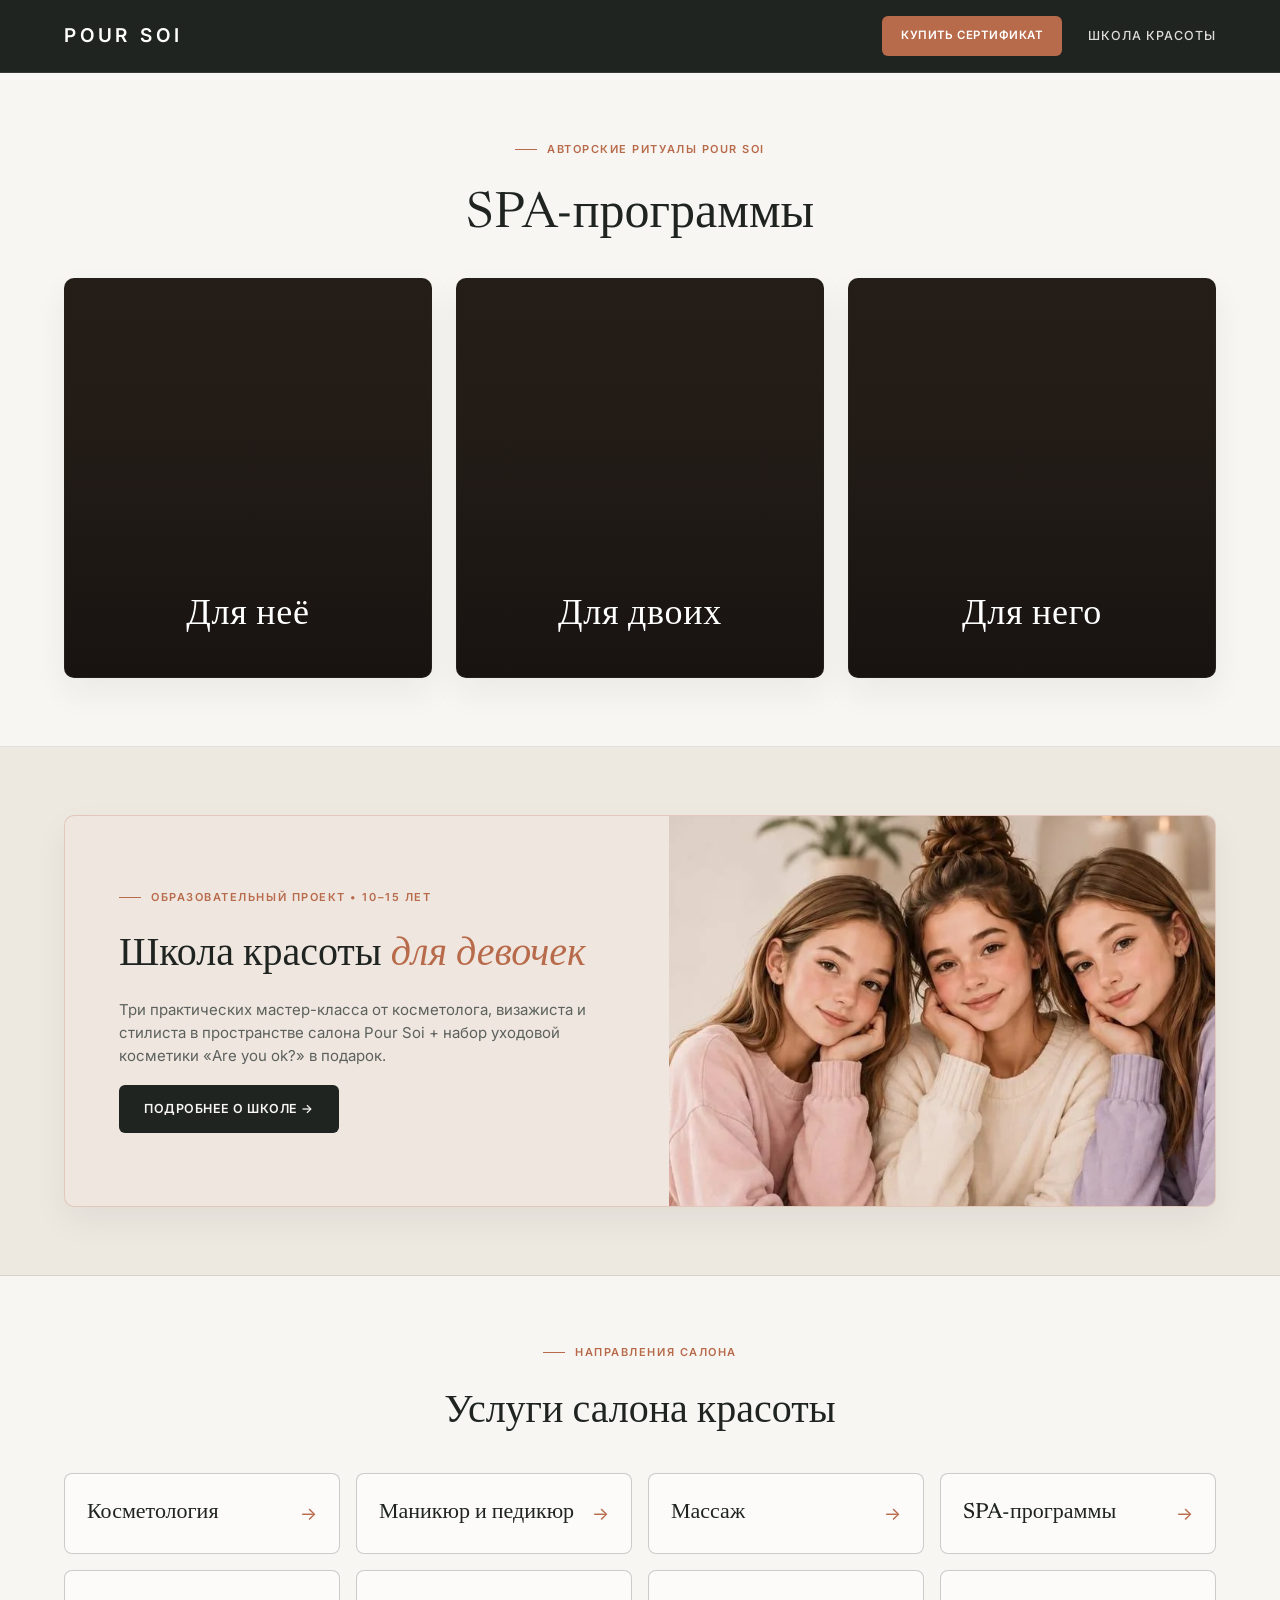
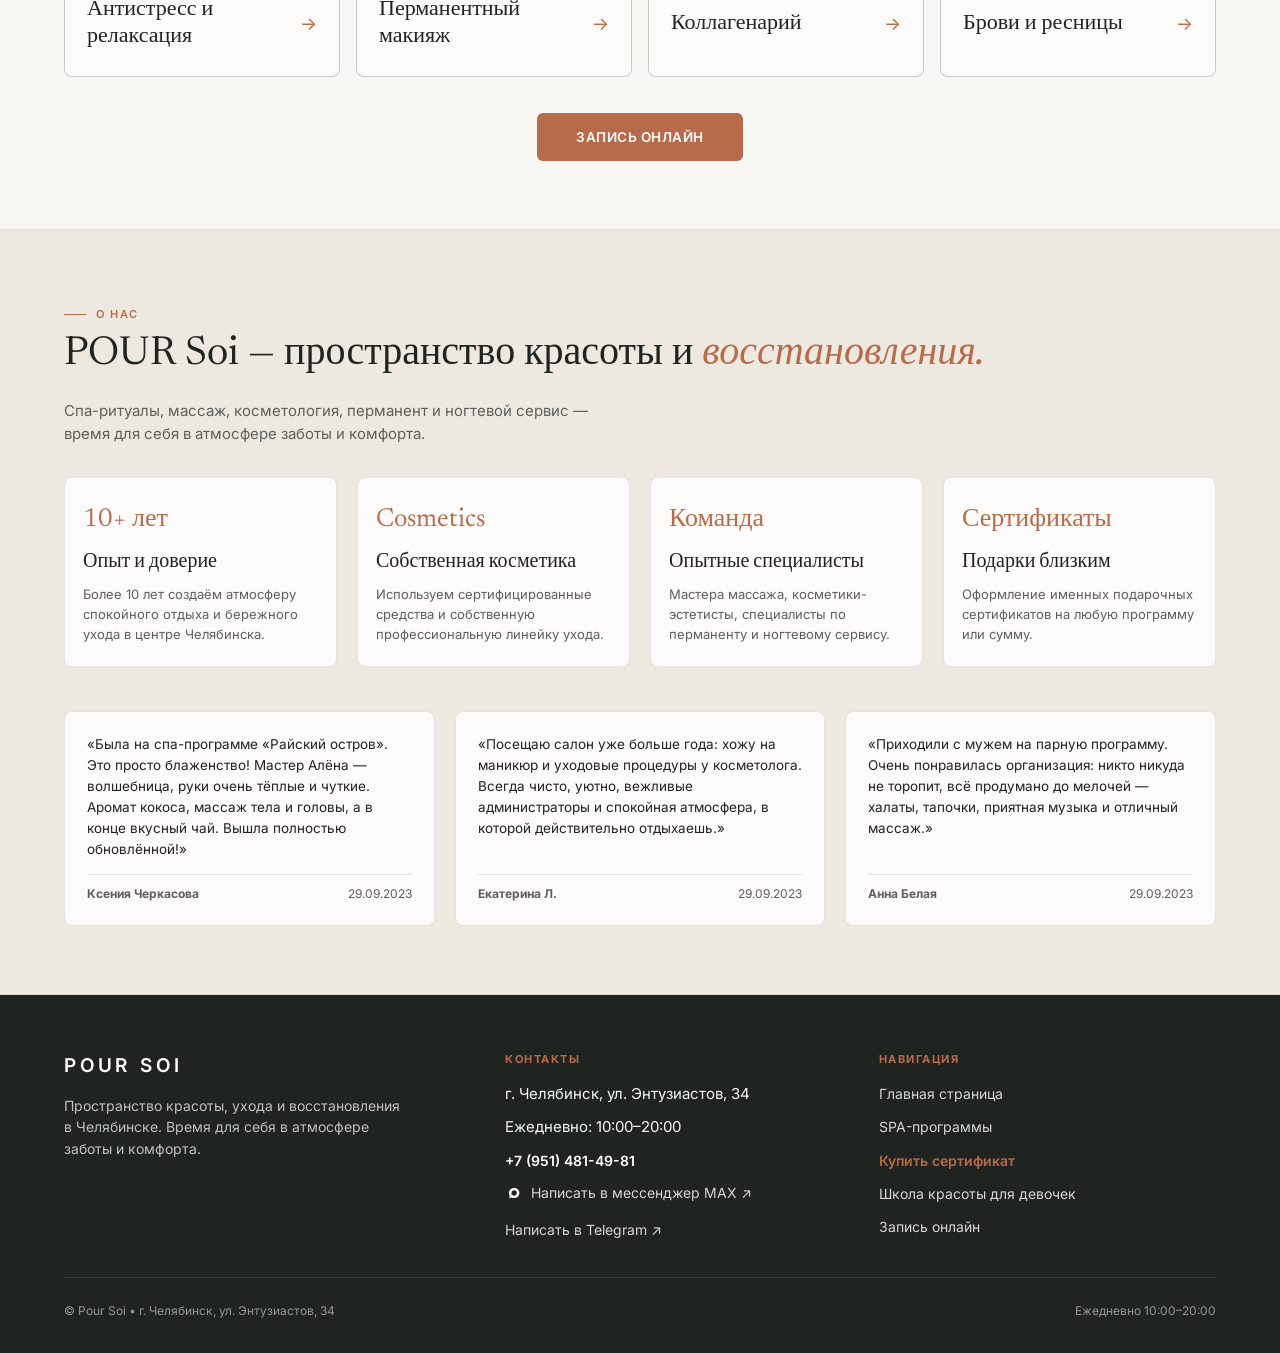
==== index.html @ 7016e291 "Add files via upload" ====
<!DOCTYPE html>
<html lang="ru">
<head>
  <meta charset="UTF-8">
  <meta name="viewport" content="width=device-width, initial-scale=1.0">
  <title>Pour Soi — пространство красоты и восстановления в Челябинске</title>
  <link rel="preconnect" href="https://fonts.googleapis.com">
  <link rel="preconnect" href="https://fonts.gstatic.com" crossorigin>
  <link href="https://fonts.googleapis.com/css2?family=Inter:wght@400;500;600&family=Newsreader:ital,opsz,wght@0,6..72,400;0,6..72,500;1,6..72,400&display=swap" rel="stylesheet">
  <link rel="stylesheet" href="styles.css">
</head>
<body>

  <!-- Векторная иконка российского мессенджера MAX -->
  <svg style="display:none;" aria-hidden="true">
    <defs>
      <linearGradient id="maxLogoGrad" x1="2" y1="22" x2="22" y2="2" gradientUnits="userSpaceOnUse">
        <stop offset="0%" stop-color="#299CFF"/>
        <stop offset="50%" stop-color="#4E65F5"/>
        <stop offset="100%" stop-color="#8A3FFC"/>
      </linearGradient>
      <symbol id="icon-max-messenger" viewBox="0 0 24 24">
        <rect width="24" height="24" rx="6" fill="url(#maxLogoGrad)"/>
        <path fill-rule="evenodd" clip-rule="evenodd" d="M12.2 5.2C8.33 5.2 5.2 8.24 5.2 12C5.2 13.43 5.66 14.76 6.44 15.85L5.55 18.25C5.42 18.6 5.76 18.94 6.11 18.81L8.62 17.88C9.68 18.47 10.9 18.8 12.2 18.8C16.07 18.8 19.2 15.76 19.2 12C19.2 8.24 16.07 5.2 12.2 5.2ZM12.2 8.4C14.19 8.4 15.8 10.01 15.8 12C15.8 13.99 14.19 15.6 12.2 15.6C11.16 15.6 10.22 15.16 9.56 14.45L8.45 14.88L8.88 13.78C8.7 13.22 8.6 12.62 8.6 12C8.6 10.01 10.21 8.4 12.2 8.4Z" fill="#FFFFFF"/>
      </symbol>
    </defs>
  </svg>

  <!-- 1. ЛАКОНИЧНАЯ ШАПКА НА ТЁМНОМ ФОНЕ (Только текстовое название POUR SOI | Купить сертификат | Школа красоты) -->
  <header class="site-header">
    <div class="container site-header__inner">
      <a href="index.html" class="brand">
        <span class="brand__name">POUR SOI</span>
      </a>
      <div class="header-actions">
        <a href="certificates.html" class="btn btn--terra" style="padding:10px 18px;font-size:11.5px;">Купить сертификат</a>
        <a href="school.html" class="header-link ">Школа красоты</a>
      </div>
    </div>
  </header>

  <!-- ========================================================================= -->
  <!-- МИНИМАЛИСТИЧНАЯ ГЛАВНАЯ СТРАНИЦА                                          -->
  <!-- ========================================================================= -->

  <!-- 2. БЛОК SPA-ПРОГРАММ (3 крупные чистые карточки: Для неё | Для двоих | Для него) -->
  <section class="section" id="spa-directions">
    <div class="container">
      <div class="sec-head sec-head--center">
        <span class="eyebrow">Авторские ритуалы Pour Soi</span>
        <h1 class="h1">SPA-программы</h1>
      </div>

      <div class="spa-entry-grid">
        <a href="spa.html?cat=for-her" class="spa-entry-card">
          <img src="for_her/her2.jpg" alt="SPA-программы для неё" onerror="this.style.display='none'">
          <span class="spa-entry-card__title">Для неё</span>
        </a>

        <a href="spa.html?cat=for-two" class="spa-entry-card">
          <img src="for_two/us2.jpg" alt="SPA-программы для двоих" onerror="this.style.display='none'">
          <span class="spa-entry-card__title">Для двоих</span>
        </a>

        <a href="spa.html?cat=for-him" class="spa-entry-card">
          <img src="for_him/him5.jpg" alt="SPA-программы для него" onerror="this.style.display='none'">
          <span class="spa-entry-card__title">Для него</span>
        </a>
      </div>
    </div>
  </section>

  <!-- 3. БЛОК «ШКОЛА КРАСОТЫ ДЛЯ ДЕВОЧЕК» (Кадрирование object-position: 50% 8% на лицах девочек) -->
  <section class="section section--limestone" id="school-block">
    <div class="container">
      <div class="school-feature-box">
        <div class="school-feature-box__body">
          <span class="eyebrow">Образовательный проект &bull; 10–15 лет</span>
          <h2 class="h2">Школа красоты <em>для девочек</em></h2>
          <p class="sub">
            Три практических мастер-класса от косметолога, визажиста и стилиста в пространстве салона Pour Soi + набор уходовой косметики «Are you ok?» в подарок.
          </p>
          <div>
            <a href="school.html" class="btn btn--primary">Подробнее о школе &rarr;</a>
          </div>
        </div>
        <div class="school-feature-box__media">
          <img src="school_poster.jpg" onerror="this.src='for_her/her10.jpg'" alt="Участницы Школы красоты для девочек в Pour Soi">
        </div>
      </div>
    </div>
  </section>

  <!-- 4 & 5. УСЛУГИ САЛОНА КРАСОТЫ + КНОПКА «ЗАПИСЬ ОНЛАЙН» -->
  <section class="section" id="services">
    <div class="container">
      <div class="sec-head sec-head--center">
        <span class="eyebrow">Направления салона</span>
        <h2 class="h2">Услуги салона красоты</h2>
      </div>

      <div class="services-minimal-grid">
        <a href="#services" class="service-pill-card" onclick="event.preventDefault(); openBooking('Направление: Косметология')">
          <span class="service-pill-card__name">Косметология</span>
          <span class="service-pill-card__arrow">&rarr;</span>
        </a>

        <a href="#services" class="service-pill-card" onclick="event.preventDefault(); openBooking('Направление: Маникюр и педикюр')">
          <span class="service-pill-card__name">Маникюр и педикюр</span>
          <span class="service-pill-card__arrow">&rarr;</span>
        </a>

        <a href="#services" class="service-pill-card" onclick="event.preventDefault(); openBooking('Направление: Массаж')">
          <span class="service-pill-card__name">Массаж</span>
          <span class="service-pill-card__arrow">&rarr;</span>
        </a>

        <a href="spa.html?cat=all" class="service-pill-card">
          <span class="service-pill-card__name">SPA-программы</span>
          <span class="service-pill-card__arrow">&rarr;</span>
        </a>

        <a href="#services" class="service-pill-card" onclick="event.preventDefault(); openBooking('Направление: Антистресс и релаксация')">
          <span class="service-pill-card__name">Антистресс и релаксация</span>
          <span class="service-pill-card__arrow">&rarr;</span>
        </a>

        <a href="#services" class="service-pill-card" onclick="event.preventDefault(); openBooking('Направление: Перманентный макияж')">
          <span class="service-pill-card__name">Перманентный макияж</span>
          <span class="service-pill-card__arrow">&rarr;</span>
        </a>

        <a href="#services" class="service-pill-card" onclick="event.preventDefault(); openBooking('Направление: Коллагенарий')">
          <span class="service-pill-card__name">Коллагенарий</span>
          <span class="service-pill-card__arrow">&rarr;</span>
        </a>

        <a href="#services" class="service-pill-card" onclick="event.preventDefault(); openBooking('Направление: Брови и ресницы')">
          <span class="service-pill-card__name">Брови и ресницы</span>
          <span class="service-pill-card__arrow">&rarr;</span>
        </a>
      </div>

      <div class="online-cta-bar">
        <button type="button" class="btn btn--terra" style="padding:15px 38px;font-size:13.5px;" onclick="openBooking('Запись онлайн в салон Pour Soi')">Запись онлайн</button>
      </div>
    </div>
  </section>

  <!-- 7. БЛОК «О НАС» В КОНЦЕ СТРАНИЦЫ -->
  <section class="section section--limestone" id="about">
    <div class="container">
      <div class="sec-head">
        <div>
          <span class="eyebrow">О нас</span>
          <h2 class="h2">POUR Soi — пространство красоты и <em>восстановления.</em></h2>
        </div>
        <p class="sub">Спа-ритуалы, массаж, косметология, перманент и ногтевой сервис — время для себя в атмосфере заботы и комфорта.</p>
      </div>

      <div class="why-grid" style="margin-bottom:44px;">
        <div class="why-card">
          <span class="why-card__num">10+ лет</span>
          <h3>Опыт и доверие</h3>
          <p>Более 10 лет создаём атмосферу спокойного отдыха и бережного ухода в центре Челябинска.</p>
        </div>
        <div class="why-card">
          <span class="why-card__num">Cosmetics</span>
          <h3>Собственная косметика</h3>
          <p>Используем сертифицированные средства и собственную профессиональную линейку ухода.</p>
        </div>
        <div class="why-card">
          <span class="why-card__num">Команда</span>
          <h3>Опытные специалисты</h3>
          <p>Мастера массажа, косметики-эстетисты, специалисты по перманенту и ногтевому сервису.</p>
        </div>
        <div class="why-card">
          <span class="why-card__num">Сертификаты</span>
          <h3>Подарки близким</h3>
          <p>Оформление именных подарочных сертификатов на любую программу или сумму.</p>
        </div>
      </div>

      <div class="reviews-grid">
                <div class="review-card">
          <p class="review-card__text">«Была на спа-программе «Райский остров». Это просто блаженство! Мастер Алёна — волшебница, руки очень тёплые и чуткие. Аромат кокоса, массаж тела и головы, а в конце вкусный чай. Вышла полностью обновлённой!»</p>
          <div class="review-card__meta">
            <strong>Ксения Черкасова</strong>
            <span>29.09.2023</span>
          </div>
        </div>
                <div class="review-card">
          <p class="review-card__text">«Посещаю салон уже больше года: хожу на маникюр и уходовые процедуры у косметолога. Всегда чисто, уютно, вежливые администраторы и спокойная атмосфера, в которой действительно отдыхаешь.»</p>
          <div class="review-card__meta">
            <strong>Екатерина Л.</strong>
            <span>29.09.2023</span>
          </div>
        </div>
                <div class="review-card">
          <p class="review-card__text">«Приходили с мужем на парную программу. Очень понравилась организация: никто никуда не торопит, всё продумано до мелочей — халаты, тапочки, приятная музыка и отличный массаж.»</p>
          <div class="review-card__meta">
            <strong>Анна Белая</strong>
            <span>29.09.2023</span>
          </div>
        </div>
              </div>
    </div>
  </section>


  <!-- 7. ФУТЕР САЙТА (БЕЗ ВЫМЫШЛЕННОЙ ЭМБЛЕМЫ p.) -->
  <footer class="site-footer" id="contacts">
    <div class="container">
      <div class="footer-grid">
        <div class="footer-col">
          <div class="brand" style="color:#fff;margin-bottom:14px;">
            <span class="brand__name">POUR SOI</span>
          </div>
          <p style="font-size:14px;color:rgba(248,246,242,0.75);max-width:340px;">
            Пространство красоты, ухода и восстановления в Челябинске. Время для себя в атмосфере заботы и комфорта.
          </p>
        </div>

        <div class="footer-col">
          <h4>Контакты</h4>
          <ul class="footer-links">
            <li>г. Челябинск, ул. Энтузиастов, 34</li>
            <li>Ежедневно: 10:00–20:00</li>
            <li><a href="tel:+79514814981" style="font-weight:600;color:#fff;">+7 (951) 481-49-81</a></li>
            <li>
              <a href="https://max.ru/poursoi" target="_blank" rel="noopener" class="footer-max-link">
                <svg class="max-icon"><use href="#icon-max-messenger"></use></svg>
                <span>Написать в мессенджер MAX &nearr;</span>
              </a>
            </li>
            <li><a href="https://t.me/poursoi" target="_blank" rel="noopener">Написать в Telegram &nearr;</a></li>
          </ul>
        </div>

        <div class="footer-col">
          <h4>Навигация</h4>
          <ul class="footer-links">
            <li><a href="index.html">Главная страница</a></li>
            <li><a href="spa.html?cat=for-her">SPA-программы</a></li>
            <li><a href="certificates.html" style="color:var(--accent-terra);font-weight:600;">Купить сертификат</a></li>
            <li><a href="school.html">Школа красоты для девочек</a></li>
                          <li><a href="#contacts" onclick="event.preventDefault(); openBooking('Запись онлайн в салон Pour Soi')">Запись онлайн</a></li>
                      </ul>
        </div>
      </div>

      <div style="display:flex;flex-wrap:wrap;justify-content:space-between;gap:12px;padding-top:24px;font-size:12px;color:rgba(248,246,242,0.55);">
        <span>&copy; Pour Soi &bull; г. Челябинск, ул. Энтузиастов, 34</span>
        <span>Ежедневно 10:00–20:00</span>
      </div>
    </div>
  </footer>

  <!-- МОДАЛЬНОЕ ОКНО 1: ПОДРОБНЕЕ О SPA-ПРОГРАММЕ -->
  <div class="modal-backdrop" id="modalDetail" onclick="if(event.target===this)closeModals()">
    <div class="modal">
      <button type="button" class="modal__close" onclick="closeModals()">&times;</button>
      <div id="detMeta" style="font-size:11px;font-weight:600;text-transform:uppercase;letter-spacing:0.12em;color:var(--accent-terra);margin-bottom:6px;"></div>
      <h3 id="detTitle" class="h2" style="font-size:30px;margin-bottom:10px;padding-right:34px;"></h3>
      <p id="detDesc" style="font-size:14px;color:var(--text-muted);margin-bottom:16px;"></p>
      <div style="font-size:11.5px;font-weight:600;text-transform:uppercase;letter-spacing:0.08em;color:var(--accent-terra);margin-bottom:8px;">Полный состав ритуала:</div>
      <ul id="detSteps" style="padding-left:18px;margin-bottom:16px;font-size:14px;display:grid;gap:6px;"></ul>
      <div id="detNote" style="display:none;font-size:13px;font-style:italic;color:var(--text-muted);margin-bottom:14px;"></div>
      <div style="background:var(--bg-limestone);padding:12px 14px;border-radius:6px;font-size:12.5px;margin-bottom:18px;">
        <strong>Для вашего комфорта:</strong> в салоне предоставляются халат, тапочки, одноразовое бельё, душ и завершающая церемония чаепития.
      </div>
      <div style="display:flex;align-items:center;justify-content:space-between;flex-wrap:wrap;gap:12px;padding-top:14px;border-top:1px solid var(--line);">
        <div>
          <span style="font-size:11px;color:var(--text-muted);display:block;">Стоимость программы</span>
          <strong id="detPrice" style="font-family:var(--serif);font-size:28px;"></strong>
        </div>
        <div style="display:flex;gap:8px;flex-wrap:wrap;">
          <button type="button" class="btn btn--outline" id="detGiftBtn">Купить сертификат</button>
          <button type="button" class="btn btn--primary" id="detBookBtn">Запись онлайн</button>
        </div>
      </div>
    </div>
  </div>

  <!-- МОДАЛЬНОЕ ОКНО 2: ЗАКАЗ ПОДАРОЧНОГО СЕРТИФИКАТА -->
  <div class="modal-backdrop" id="modalCertificate" onclick="if(event.target===this)closeModals()">
    <div class="modal">
      <button type="button" class="modal__close" onclick="closeModals()">&times;</button>
      <span class="eyebrow">Подарочный сертификат Pour Soi</span>
      <h3 class="h2" style="font-size:28px;margin-bottom:6px;padding-right:34px;">Заказ подарочного сертификата</h3>
      <p style="font-size:13px;color:var(--text-muted);margin-bottom:16px;">
        Заполните форму один раз — сайт автоматически сформирует и скопирует готовую заявку для отправки администратору в MAX или Telegram. Оформление — в течение суток, срок действия — 3 месяца.
      </p>

      <div style="display:grid;gap:12px;">
        <div>
          <label style="font-size:12px;font-weight:600;display:block;margin-bottom:4px;">Выбранная программа или номинал сертификата</label>
          <input type="text" id="certOrderItem" class="search-input">
        </div>
        <div class="form-grid-2">
          <div>
            <label style="font-size:12px;font-weight:600;display:block;margin-bottom:4px;">Ваше имя (покупатель) *</label>
            <input type="text" id="certBuyerName" class="search-input" placeholder="Как к вам обращаться">
          </div>
          <div>
            <label style="font-size:12px;font-weight:600;display:block;margin-bottom:4px;">Телефон для связи *</label>
            <input type="tel" id="certBuyerPhone" class="search-input" placeholder="+7 (___) ___-__-__">
          </div>
        </div>
        <div class="form-grid-2">
          <div>
            <label style="font-size:12px;font-weight:600;display:block;margin-bottom:4px;">Имя получателя (необязательно)</label>
            <input type="text" id="certRecipientName" class="search-input" placeholder="Для кого подарок">
          </div>
          <div>
            <label style="font-size:12px;font-weight:600;display:block;margin-bottom:4px;">Комментарий</label>
            <input type="text" id="certComment" class="search-input" placeholder="Электронный или печатный">
          </div>
        </div>
        <div>
          <label style="font-size:12px;font-weight:600;display:block;margin-bottom:4px;">Поздравление или пожелания (необязательно)</label>
          <input type="text" id="certGreeting" class="search-input" placeholder="Тёплые слова для получателя">
        </div>

        <div style="display:flex;flex-wrap:wrap;gap:8px;margin-top:4px;">
          <button type="button" class="btn btn--terra" style="flex:1;" onclick="submitCertificateOrder('max')">
            <svg class="max-icon"><use href="#icon-max-messenger"></use></svg>
            <span>Отправить заявку в MAX</span>
          </button>
          <button type="button" class="btn btn--primary" style="flex:1;" onclick="submitCertificateOrder('telegram')">
            <span>Отправить заявку в Telegram &nearr;</span>
          </button>
        </div>

        <div class="prepared-notice" id="certPreparedNotice">
          <strong>✅ Заявка подготовлена и скопирована!</strong><br>
          В открывшемся чате вставьте сообщение (<strong>Ctrl+V</strong> или «Вставить») и отправьте его:
          <div class="prepared-preview" id="certPreparedText"></div>
          <div style="display:flex;flex-wrap:wrap;gap:8px;margin-top:8px;">
            <button type="button" class="btn btn--outline" style="padding:7px 12px;font-size:11px;background:#fff;" onclick="copyTextWithFallback(document.getElementById('certPreparedText').textContent, this)">Скопировать текст ещё раз</button>
            <a href="https://max.ru/poursoi" target="_blank" rel="noopener" class="btn btn--terra" style="padding:7px 12px;font-size:11px;">Открыть MAX &nearr;</a>
            <a id="certTgDirectLink" href="https://t.me/poursoi" target="_blank" rel="noopener" class="btn btn--primary" style="padding:7px 12px;font-size:11px;">Открыть Telegram &nearr;</a>
          </div>
        </div>

        <div class="max-phone-helper">
          <span>Профиль <strong>«Пурсуа»</strong> в MAX по номеру: <strong>+7 (951) 481-49-81</strong></span>
          <button type="button" class="btn btn--outline" style="padding:5px 10px;font-size:11px;" onclick="copyTextWithFallback('+79514814981', this)">Скопировать номер</button>
        </div>
      </div>
    </div>
  </div>

  <!-- МОДАЛЬНОЕ ОКНО 3: ВНУТРЕННЕЕ ОКНО «ЗАПИСЬ ОНЛАЙН» (ТОЛЬКО MAX И TELEGRAM) -->
  <div class="modal-backdrop" id="modalBooking" onclick="if(event.target===this)closeModals()">
    <div class="modal">
      <button type="button" class="modal__close" onclick="closeModals()">&times;</button>
      <span class="eyebrow">Запись в салон Pour Soi</span>
      <h3 class="h2" style="font-size:28px;margin-bottom:6px;padding-right:34px;">Запись онлайн</h3>
      <p style="font-size:13px;color:var(--text-muted);margin-bottom:14px;">
        Выберите желаемую дату в календаре и удобное время (пожелание к визиту — администратор сверит график мастеров и подтвердит запись).
      </p>

      <div style="display:grid;gap:12px;">
        <div>
          <label style="font-size:12px;font-weight:600;display:block;margin-bottom:4px;">Выбранное направление или программа</label>
          <input type="text" id="bookService" class="search-input">
        </div>

        <div class="form-grid-2">
          <div>
            <label style="font-size:12px;font-weight:600;display:block;margin-bottom:4px;">Желаемая дата визита (пожелание)</label>
            <input type="date" id="bookDateInput" class="search-input" min="2026-11-05" value="2026-11-05">
          </div>
          <div>
            <label style="font-size:12px;font-weight:600;display:block;margin-bottom:4px;">Желаемое время (10:00–20:00)</label>
            <select id="bookTimeSelect" class="search-input">
              <option value="Любое удобное время">Любое удобное время</option>
              <option value="10:00">10:00</option>
              <option value="10:30">10:30</option>
              <option value="11:00">11:00</option>
              <option value="11:30">11:30</option>
              <option value="12:00" selected>12:00</option>
              <option value="12:30">12:30</option>
              <option value="13:00">13:00</option>
              <option value="13:30">13:30</option>
              <option value="14:00">14:00</option>
              <option value="14:30">14:30</option>
              <option value="15:00">15:00</option>
              <option value="15:30">15:30</option>
              <option value="16:00">16:00</option>
              <option value="16:30">16:30</option>
              <option value="17:00">17:00</option>
              <option value="17:30">17:30</option>
              <option value="18:00">18:00</option>
              <option value="18:30">18:30</option>
              <option value="19:00">19:00</option>
            </select>
          </div>
        </div>

        <div class="form-grid-2">
          <div>
            <label style="font-size:12px;font-weight:600;display:block;margin-bottom:4px;">Ваше имя *</label>
            <input type="text" id="bookName" class="search-input" placeholder="Как к вам обращаться">
          </div>
          <div>
            <label style="font-size:12px;font-weight:600;display:block;margin-bottom:4px;">Телефон для связи *</label>
            <input type="tel" id="bookPhone" class="search-input" placeholder="+7 (___) ___-__-__">
          </div>
        </div>

        <div>
          <label style="font-size:12px;font-weight:600;display:block;margin-bottom:4px;">Комментарий (необязательно)</label>
          <input type="text" id="bookComment" class="search-input" placeholder="Пожелания по процедуре">
        </div>

        <div style="display:flex;flex-wrap:wrap;gap:8px;margin-top:4px;">
          <button type="button" class="btn btn--terra" style="flex:1;" onclick="submitProcedureBooking('max')">
            <svg class="max-icon"><use href="#icon-max-messenger"></use></svg>
            <span>Отправить заявку в MAX</span>
          </button>
          <button type="button" class="btn btn--primary" style="flex:1;" onclick="submitProcedureBooking('telegram')">
            <span>Отправить в Telegram &nearr;</span>
          </button>
        </div>

        <div class="prepared-notice" id="bookPreparedNotice">
          <strong>✅ Заявка подготовлена и скопирована!</strong><br>
          В открывшемся чате вставьте сообщение (<strong>Ctrl+V</strong> или «Вставить») и отправьте его:
          <div class="prepared-preview" id="bookPreparedText"></div>
          <div style="display:flex;flex-wrap:wrap;gap:8px;margin-top:8px;">
            <button type="button" class="btn btn--outline" style="padding:7px 12px;font-size:11px;background:#fff;" onclick="copyTextWithFallback(document.getElementById('bookPreparedText').textContent, this)">Скопировать текст ещё раз</button>
            <a href="https://max.ru/poursoi" target="_blank" rel="noopener" class="btn btn--terra" style="padding:7px 12px;font-size:11px;">Открыть MAX &nearr;</a>
            <a id="bookTgDirectLink" href="https://t.me/poursoi" target="_blank" rel="noopener" class="btn btn--primary" style="padding:7px 12px;font-size:11px;">Открыть Telegram &nearr;</a>
          </div>
        </div>

        <div class="max-phone-helper">
          <span>Профиль <strong>«Пурсуа»</strong> в MAX по номеру: <strong>+7 (951) 481-49-81</strong></span>
          <button type="button" class="btn btn--outline" style="padding:5px 10px;font-size:11px;" onclick="copyTextWithFallback('+79514814981', this)">Скопировать номер</button>
        </div>
      </div>
    </div>
  </div>

  <script src="app.js"></script>
</body>
</html>
---- styles.css ----
:root {
      --bg-alabaster: #F8F6F2;
      --bg-limestone: #EDE8E0;
      --bg-card: #FCFBF9;
      --text-slate: #1F2421;
      --text-muted: #5C615D;
      --accent-terra: #B86B4B;
      --accent-terra-hover: #9E5638;
      --accent-soft: #F3E6E0;
      --ok-bg: #EDF5EE;
      --ok-border: #B5D2B9;
      --ok-text: #1F4E27;
      --line: rgba(31, 36, 33, 0.11);
      --line-strong: rgba(31, 36, 33, 0.22);
      --serif: 'Newsreader', Georgia, serif;
      --sans: 'Inter', -apple-system, BlinkMacSystemFont, sans-serif;
      --radius: 6px;
      --shadow: 0 14px 34px rgba(31, 36, 33, 0.06);
    }

    * { box-sizing: border-box; margin: 0; padding: 0; }
    html { scroll-behavior: smooth; }
    body {
      background: var(--bg-alabaster);
      color: var(--text-slate);
      font-family: var(--sans);
      font-size: 15px;
      line-height: 1.55;
      -webkit-font-smoothing: antialiased;
      overflow-x: hidden;
    }

    .container { width: 100%; max-width: 1200px; margin: 0 auto; padding: 0 24px; }

    .eyebrow {
      display: inline-flex; align-items: center; gap: 10px;
      font-size: 11px; font-weight: 600; text-transform: uppercase;
      letter-spacing: 0.14em; color: var(--accent-terra); margin-bottom: 10px;
    }
    .eyebrow::before { content: ""; width: 22px; height: 1px; background: var(--accent-terra); flex-shrink: 0; }

    .h1 {
      font-family: var(--serif); font-size: clamp(30px, 4vw, 50px);
      font-weight: 400; line-height: 1.08; color: var(--text-slate);
    }
    .h1 em, .h2 em { font-style: italic; color: var(--accent-terra); font-weight: 400; }
    .h2 {
      font-family: var(--serif); font-size: clamp(26px, 3.3vw, 40px);
      font-weight: 400; line-height: 1.14; color: var(--text-slate);
    }
    .sub { color: var(--text-muted); font-size: 15px; max-width: 540px; }

    .btn {
      display: inline-flex; align-items: center; justify-content: center; gap: 8px;
      padding: 13px 24px; font-family: var(--sans); font-size: 12.5px; font-weight: 600;
      letter-spacing: 0.04em; text-transform: uppercase; text-decoration: none;
      border-radius: var(--radius); border: 1px solid transparent; cursor: pointer;
      transition: all 0.2s ease; white-space: nowrap;
    }
    .btn--primary { background: var(--text-slate); color: var(--bg-alabaster); }
    .btn--primary:hover { background: var(--accent-terra); color: #fff; }
    .btn--terra { background: var(--accent-terra); color: #fff; }
    .btn--terra:hover { background: var(--accent-terra-hover); color: #fff; }
    .btn--outline { background: transparent; color: var(--text-slate); border-color: var(--line-strong); }
    .btn--outline:hover { border-color: var(--text-slate); background: rgba(31, 36, 33, 0.04); }

    .max-icon { width: 18px; height: 18px; flex-shrink: 0; display: inline-block; vertical-align: middle; }
    .footer-max-link { display: inline-flex; align-items: center; gap: 8px; }

    /* 1. ЛАКОНИЧНАЯ ШАПКА НА ТЁМНОМ ФОНЕ (Только текстовое название POUR SOI | Купить сертификат | Школа красоты) */
    .site-header {
      position: sticky; top: 0; z-index: 900;
      background: var(--text-slate); color: var(--bg-alabaster);
      border-bottom: 1px solid rgba(255, 255, 255, 0.1);
      padding: 16px 0;
    }
    .site-header__inner {
      display: flex; align-items: center; justify-content: space-between; gap: 16px;
    }
    .brand {
      display: inline-flex; align-items: center;
      text-decoration: none; color: #fff; flex-shrink: 0;
    }
    .brand__name { font-size: 19px; font-weight: 600; letter-spacing: 0.2em; white-space: nowrap; color: #fff; }
    .header-actions {
      display: flex; align-items: center; gap: clamp(12px, 2.2vw, 26px);
    }
    .header-link {
      color: rgba(248, 246, 242, 0.88); text-decoration: none;
      font-size: 12.5px; font-weight: 500; text-transform: uppercase;
      letter-spacing: 0.08em; white-space: nowrap; transition: color 0.2s;
    }
    .header-link:hover, .header-link.is-active { color: var(--accent-terra); }

    /* СЕКЦИИ */
    .section { padding: 68px 0; border-bottom: 1px solid var(--line); }
    .section--limestone { background: var(--bg-limestone); }
    .sec-head {
      display: flex; flex-wrap: wrap; justify-content: space-between;
      align-items: flex-end; gap: 20px; margin-bottom: 32px;
    }
    .sec-head--center {
      flex-direction: column; align-items: center; text-align: center; margin-bottom: 36px;
    }

    /* 2. БЛОК SPA-ПРОГРАММ НА ГЛАВНОЙ (3 КРУПНЫЕ ЧИСТЫЕ КАРТОЧКИ) */
    .spa-entry-grid {
      display: grid; grid-template-columns: repeat(3, 1fr); gap: 24px;
    }
    .spa-entry-card {
      position: relative; height: 400px; border-radius: 10px; overflow: hidden;
      background: #251E19; border: 1px solid var(--line);
      display: flex; align-items: flex-end; justify-content: center;
      padding: 32px 24px; color: #fff; text-decoration: none;
      box-shadow: var(--shadow);
    }
    .spa-entry-card img {
      position: absolute; inset: 0; width: 100%; height: 100%;
      object-fit: cover; transition: transform 0.6s ease; z-index: 1;
    }
    .spa-entry-card:hover img { transform: scale(1.05); }
    .spa-entry-card::after {
      content: ""; position: absolute; inset: 0;
      background: linear-gradient(180deg, rgba(20, 16, 14, 0.08) 0%, rgba(20, 16, 14, 0.22) 50%, rgba(20, 16, 14, 0.78) 100%);
      z-index: 2;
    }
    .spa-entry-card__title {
      position: relative; z-index: 3;
      font-family: var(--serif); font-size: clamp(28px, 3vw, 36px);
      font-weight: 400; letter-spacing: 0.02em; color: #fff;
      text-align: center;
    }

    /* 3. БЛОК «ШКОЛА КРАСОТЫ ДЛЯ ДЕВОЧЕК» (ФОТО СФОКУСИРОВАНО НА ЛИЦАХ И ФИГУРАХ ДЕВОЧЕК) */
    .school-feature-box {
      background: #EFE6DF; border: 1px solid rgba(184, 107, 75, 0.25);
      border-radius: 10px; overflow: hidden;
      display: grid; grid-template-columns: 1.05fr 0.95fr;
      box-shadow: var(--shadow);
    }
    .school-feature-box__body {
      padding: clamp(28px, 4.5vw, 54px);
      display: flex; flex-direction: column; justify-content: center; gap: 18px;
    }
    .school-feature-box__media {
      position: relative;
      min-height: 390px;
      background: #E5D8CE;
      overflow: hidden;
    }
    .school-feature-box__media img {
      position: absolute;
      inset: 0;
      width: 100%;
      height: 100%;
      object-fit: cover;
      object-position: 50% 8%;
      display: block;
    }

    /* 4 & 5. УСЛУГИ САЛОНА КРАСОТЫ */
    .services-minimal-grid {
      display: grid; grid-template-columns: repeat(4, 1fr); gap: 16px;
      margin-bottom: 36px;
    }
    .service-pill-card {
      background: var(--bg-card); border: 1px solid var(--line-strong);
      border-radius: 8px; padding: 26px 22px;
      display: flex; align-items: center; justify-content: space-between; gap: 12px;
      text-decoration: none; color: var(--text-slate);
      transition: border-color 0.2s ease, transform 0.2s ease, box-shadow 0.2s ease;
    }
    .service-pill-card:hover {
      border-color: var(--accent-terra); transform: translateY(-2px); box-shadow: var(--shadow);
    }
    .service-pill-card__name {
      font-family: var(--serif); font-size: 22px; font-weight: 500; line-height: 1.2;
    }
    .service-pill-card__arrow {
      color: var(--accent-terra); font-size: 18px; flex-shrink: 0;
    }
    .online-cta-bar {
      display: flex; justify-content: center; align-items: center;
    }

    /* КАТАЛОГ SPA ВНУТРИ ВЫБРАННОЙ КАТЕГОРИИ (?ps_view=spa) */
    .catalog-controls {
      display: flex; flex-wrap: wrap; align-items: center;
      justify-content: space-between; gap: 14px; margin-bottom: 28px;
      padding-bottom: 18px; border-bottom: 1px solid var(--line);
    }
    .tabs-row { display: flex; flex-wrap: wrap; gap: 8px; }
    .tab-btn {
      padding: 10px 18px; border-radius: var(--radius);
      border: 1px solid var(--line-strong); background: var(--bg-card);
      color: var(--text-slate); font-family: var(--sans); font-size: 13px;
      font-weight: 500; cursor: pointer; text-decoration: none; transition: all 0.2s;
    }
    .tab-btn:hover { border-color: var(--text-slate); }
    .tab-btn.active { background: var(--text-slate); color: var(--bg-alabaster); border-color: var(--text-slate); }
    .search-input {
      width: 100%; padding: 10px 14px; border-radius: var(--radius);
      border: 1px solid var(--line-strong); background: var(--bg-card);
      font-family: var(--sans); font-size: 13.5px; color: var(--text-slate);
    }
    .spa-grid { display: grid; grid-template-columns: repeat(3, 1fr); gap: 24px; }
    .spa-card {
      background: var(--bg-card); border: 1px solid var(--line); border-radius: 8px;
      overflow: hidden; display: flex; flex-direction: column; justify-content: space-between;
      transition: transform 0.25s ease, box-shadow 0.25s ease;
    }
    .spa-card.is-hidden { display: none !important; }
    .spa-card:hover { transform: translateY(-3px); box-shadow: var(--shadow); }
    .spa-card__media {
      position: relative; height: 215px;
      background: linear-gradient(135deg, #2D2520 0%, #483A32 55%, #373D34 100%);
      overflow: hidden; display: flex; align-items: center; justify-content: center;
    }
    .spa-card__media img { position: absolute; inset: 0; width: 100%; height: 100%; object-fit: cover; display: block; z-index: 2; }
    .spa-card__placeholder { position: relative; z-index: 1; text-align: center; padding: 16px 20px; color: rgba(248, 246, 242, 0.78); }
    .spa-card__placeholder-brand { font-family: var(--sans); font-size: 11px; font-weight: 600; letter-spacing: 0.18em; text-transform: uppercase; color: var(--accent-terra); display: block; margin-bottom: 6px; }
    .spa-card__placeholder-title { font-family: var(--serif); font-size: 16px; display: block; }
    .spa-card__badges { position: absolute; top: 12px; left: 12px; right: 12px; display: flex; justify-content: space-between; gap: 8px; z-index: 3; }
    .badge { padding: 4px 10px; border-radius: 4px; font-size: 11px; font-weight: 600; letter-spacing: 0.05em; text-transform: uppercase; }
    .badge--light { background: rgba(252, 251, 249, 0.93); color: var(--text-slate); }
    .badge--dark { background: rgba(31, 36, 33, 0.85); color: #fff; }
    .spa-card__body { padding: 20px; display: flex; flex-direction: column; flex-grow: 1; }
    .spa-card__title { font-family: var(--serif); font-size: 23px; font-weight: 500; line-height: 1.2; margin-bottom: 6px; }
    .spa-card__desc { font-size: 13px; color: var(--text-muted); margin-bottom: 14px; }
    .spa-card__steps-title { font-size: 11px; font-weight: 600; text-transform: uppercase; letter-spacing: 0.08em; color: var(--accent-terra); margin-bottom: 6px; }
    .spa-card__steps { list-style: none; margin-bottom: 14px; display: grid; gap: 4px; }
    .spa-card__steps li { font-size: 12.5px; padding-left: 12px; position: relative; line-height: 1.4; }
    .spa-card__steps li::before { content: "•"; position: absolute; left: 0; color: var(--accent-terra); }
    .spa-card__more-btn { background: none; border: none; color: var(--accent-terra); font-size: 12px; font-weight: 600; text-align: left; cursor: pointer; padding: 0; margin-bottom: 12px; }
    .spa-card__foot { margin-top: auto; padding-top: 14px; border-top: 1px solid var(--line); display: flex; align-items: center; justify-content: space-between; gap: 10px; flex-wrap: wrap; }
    .spa-card__price-lbl { font-size: 11px; color: var(--text-muted); display: block; }
    .spa-card__price-val { font-family: var(--serif); font-size: 25px; font-weight: 500; font-variant-numeric: tabular-nums; line-height: 1.1; }
    .spa-card__btns { display: flex; gap: 6px; }
    .spa-card__btns .btn { padding: 9px 13px; font-size: 11.5px; }

    /* СТРАНИЦА СЕРТИФИКАТОВ И ШКОЛЫ */
    .hero { padding: 36px 0 56px; border-bottom: 1px solid var(--line); }
    .hero__box { background: var(--bg-card); border: 1px solid var(--line); border-radius: 8px; overflow: hidden; display: grid; grid-template-columns: 1.05fr 1.15fr; box-shadow: var(--shadow); }
    .hero__content { padding: clamp(24px, 4vw, 52px); display: flex; flex-direction: column; justify-content: space-between; gap: 24px; min-width: 0; }
    .hero__lead { font-size: 15.5px; color: var(--text-muted); max-width: 460px; margin-top: 16px; }
    .hero__actions { display: flex; flex-wrap: wrap; gap: 10px; margin-top: 24px; }
    .hero__adv-list { list-style: none; padding-top: 18px; border-top: 1px solid var(--line); display: flex; flex-wrap: wrap; gap: 12px 22px; font-size: 13px; font-weight: 500; }
    .hero__adv-list li::before { content: "• "; color: var(--accent-terra); font-weight: 700; }
    .hero__gallery-col { display: flex; flex-direction: column; min-width: 0; background: #231D1A; }
    .hero__visual { position: relative; width: 100%; flex: 1; min-height: 420px; background: #231D1A; overflow: hidden; }
    .hero__slide-layer { position: absolute; inset: 0; width: 100%; height: 100%; object-fit: cover; display: block; }

    .nominal-grid { display: grid; grid-template-columns: repeat(5, 1fr); gap: 14px; margin-bottom: 24px; }
    .nominal-card { background: var(--bg-card); border: 1px solid var(--line-strong); border-radius: 8px; padding: 20px 16px; text-align: center; cursor: pointer; transition: all 0.2s; }
    .nominal-card:hover { border-color: var(--accent-terra); background: var(--accent-soft); }
    .nominal-card__val { font-family: var(--serif); font-size: 26px; font-weight: 500; display: block; margin-bottom: 4px; }
    .nominal-card__lbl { font-size: 12px; color: var(--text-muted); }
    .offers-grid { display: grid; grid-template-columns: repeat(3, 1fr); gap: 20px; }
    .offer-card { background: var(--bg-card); border: 1px solid var(--line); border-radius: 8px; padding: 22px; display: flex; flex-direction: column; justify-content: space-between; gap: 14px; }
    .cert-showcase-grid { display: grid; grid-template-columns: 1fr 1fr 1.05fr; gap: 24px; align-items: stretch; }
    .cert-photo-frame { position: relative; border-radius: 10px; overflow: hidden; min-height: 360px; background: #231D1A; border: 1px solid var(--line); }
    .cert-photo-frame img { position: absolute; inset: 0; width: 100%; height: 100%; object-fit: cover; display: block; }

    .school-poster-card { background: #EFE6DF; border: 1px solid rgba(184, 107, 75, 0.25); border-radius: 12px; overflow: hidden; text-align: center; color: #3A2E2B; }
    .school-poster-card__top-photo { position: relative; height: 280px; background: #E5D8CE; overflow: hidden; }
    .school-poster-card__top-photo img { width: 100%; height: 100%; object-fit: cover; object-position: 50% 8%; display: block; }
    .school-poster-card__body { padding: 22px 20px 26px; }
    .school-poster-icons { display: grid; grid-template-columns: repeat(3, 1fr); gap: 12px; margin: 16px 0; padding: 14px 0; border-top: 1px solid rgba(58, 46, 43, 0.14); border-bottom: 1px solid rgba(58, 46, 43, 0.14); }
    .school-poster-icon-item { display: flex; flex-direction: column; align-items: center; gap: 6px; font-size: 11px; font-weight: 600; letter-spacing: 0.1em; text-transform: uppercase; }
    .school-poster-circle { width: 48px; height: 48px; border-radius: 50%; background: #E4D4CA; display: flex; align-items: center; justify-content: center; }
    .faq-list { display: grid; gap: 12px; max-width: 860px; }
    .faq-item { background: var(--bg-card); border: 1px solid var(--line); border-radius: 8px; padding: 18px 22px; }
    .faq-item summary { font-family: var(--serif); font-size: 21px; font-weight: 500; cursor: pointer; list-style: none; display: flex; align-items: center; justify-content: space-between; gap: 12px; }
    .faq-item summary::-webkit-details-marker { display: none; }
    .faq-item p { margin-top: 12px; padding-top: 12px; border-top: 1px solid var(--line); font-size: 14px; color: var(--text-muted); line-height: 1.6; }

    /* 7. БЛОК «О НАС» В КОНЦЕ И ФУТЕР */
    .why-grid { display: grid; grid-template-columns: repeat(4, 1fr); gap: 20px; }
    .why-card { background: var(--bg-card); border: 1px solid var(--line); border-radius: 8px; padding: 22px 18px; }
    .why-card__num { font-family: var(--serif); font-size: 26px; color: var(--accent-terra); margin-bottom: 6px; display: block; }
    .why-card h3 { font-family: var(--serif); font-size: 20px; font-weight: 500; margin-bottom: 6px; }
    .why-card p { font-size: 13px; color: var(--text-muted); }

    .reviews-grid { display: grid; grid-template-columns: repeat(3, 1fr); gap: 20px; }
    .review-card { background: var(--bg-card); border: 1px solid var(--line); border-radius: 8px; padding: 22px; display: flex; flex-direction: column; justify-content: space-between; gap: 14px; }
    .review-card__text { font-size: 13.5px; line-height: 1.55; }
    .review-card__meta { display: flex; justify-content: space-between; font-size: 12px; color: var(--text-muted); border-top: 1px solid var(--line); padding-top: 10px; }

    .site-footer { background: var(--text-slate); color: var(--bg-alabaster); padding: 56px 0 32px; }
    .footer-grid { display: grid; grid-template-columns: 1.2fr 1fr 1fr; gap: 36px; padding-bottom: 36px; border-bottom: 1px solid rgba(255, 255, 255, 0.12); }
    .footer-col h4 { font-size: 11px; text-transform: uppercase; letter-spacing: 0.14em; color: var(--accent-terra); margin-bottom: 14px; }
    .footer-links { list-style: none; display: grid; gap: 10px; }
    .footer-links a { color: rgba(248, 246, 242, 0.85); text-decoration: none; font-size: 14px; }
    .footer-links a:hover { color: #fff; }

    /* МОДАЛЬНЫЕ ОКНА */
    .modal-backdrop { position: fixed; inset: 0; background: rgba(22, 25, 23, 0.68); backdrop-filter: blur(4px); z-index: 2000; display: none; align-items: center; justify-content: center; padding: 16px; }
    .modal-backdrop.is-open { display: flex; }
    .modal { background: var(--bg-alabaster); color: var(--text-slate); width: 100%; max-width: 600px; max-height: 90vh; overflow-y: auto; border-radius: 8px; padding: 26px 22px; position: relative; border: 1px solid var(--line); box-shadow: 0 24px 60px rgba(0, 0, 0, 0.3); }
    .modal__close { position: absolute; top: 14px; right: 14px; width: 34px; height: 34px; border-radius: 50%; border: 1px solid var(--line-strong); background: var(--bg-card); cursor: pointer; font-size: 18px; }
    .form-grid-2 { display: grid; grid-template-columns: 1fr 1fr; gap: 10px; }
    .prepared-notice { display: none; margin-top: 14px; padding: 14px; border-radius: 6px; background: var(--ok-bg); border: 1px solid var(--ok-border); color: var(--ok-text); font-size: 13px; line-height: 1.5; }
    .prepared-notice.is-visible { display: block; }
    .prepared-preview { margin: 8px 0; padding: 10px; background: #fff; border: 1px solid rgba(31, 36, 33, 0.15); border-radius: 4px; font-size: 12px; color: var(--text-slate); white-space: pre-wrap; }
    .max-phone-helper { margin-top: 10px; padding: 10px 12px; background: var(--bg-limestone); border-radius: 6px; font-size: 12px; display: flex; flex-wrap: wrap; align-items: center; justify-content: space-between; gap: 8px; }

    /* АДАПТИВНОСТЬ */
    @media (max-width: 992px) {
      .hero__box, .school-feature-box, .cert-showcase-grid { grid-template-columns: 1fr; }
      .hero__gallery-col, .school-feature-box__media { order: -1; }
      .hero__visual { min-height: 280px; aspect-ratio: 16 / 10; }
      .school-feature-box__media { min-height: 320px; aspect-ratio: 4 / 3; }
      .spa-entry-grid, .spa-grid, .offers-grid, .reviews-grid { grid-template-columns: repeat(2, 1fr); }
      .services-minimal-grid, .why-grid { grid-template-columns: repeat(2, 1fr); }
      .nominal-grid { grid-template-columns: repeat(3, 1fr); }
      .footer-grid { grid-template-columns: 1fr; }
    }
    @media (max-width: 640px) {
  .container { padding: 0 14px; }
  .site-header { padding: 11px 0; }
  .site-header__inner { gap: 8px; flex-wrap: wrap; }
  .brand__name { font-size: 14.5px; letter-spacing: 0.1em; }
  .header-actions { gap: 8px; flex-wrap: wrap; }
  .header-actions .btn { padding: 7px 10px; font-size: 10px; letter-spacing: 0.02em; }
  .header-link { font-size: 10.5px; letter-spacing: 0.03em; }
  .section { padding: 48px 0; }
  .school-feature-box__media { min-height: 260px; aspect-ratio: 4 / 3; }
  .spa-entry-grid, .services-minimal-grid, .spa-grid, .offers-grid, .reviews-grid, .why-grid, .form-grid-2 {
    grid-template-columns: 1fr;
  }
  .spa-entry-card { height: 240px; padding: 22px; }
  .nominal-grid { grid-template-columns: repeat(2, 1fr); }
  .hero__actions .btn, .online-cta-bar .btn { width: 100%; }
}

/* Аккуратная заглушка для отсутствующих отдельных фотографий сертификатов */
.cert-photo-frame::after {
  content: "Фотография сертификата";
  position: absolute;
  inset: 0;
  display: grid;
  place-items: center;
  padding: 18px;
  color: rgba(248, 246, 242, 0.62);
  font-size: 11px;
  font-weight: 600;
  letter-spacing: 0.14em;
  text-transform: uppercase;
  text-align: center;
  pointer-events: none;
}
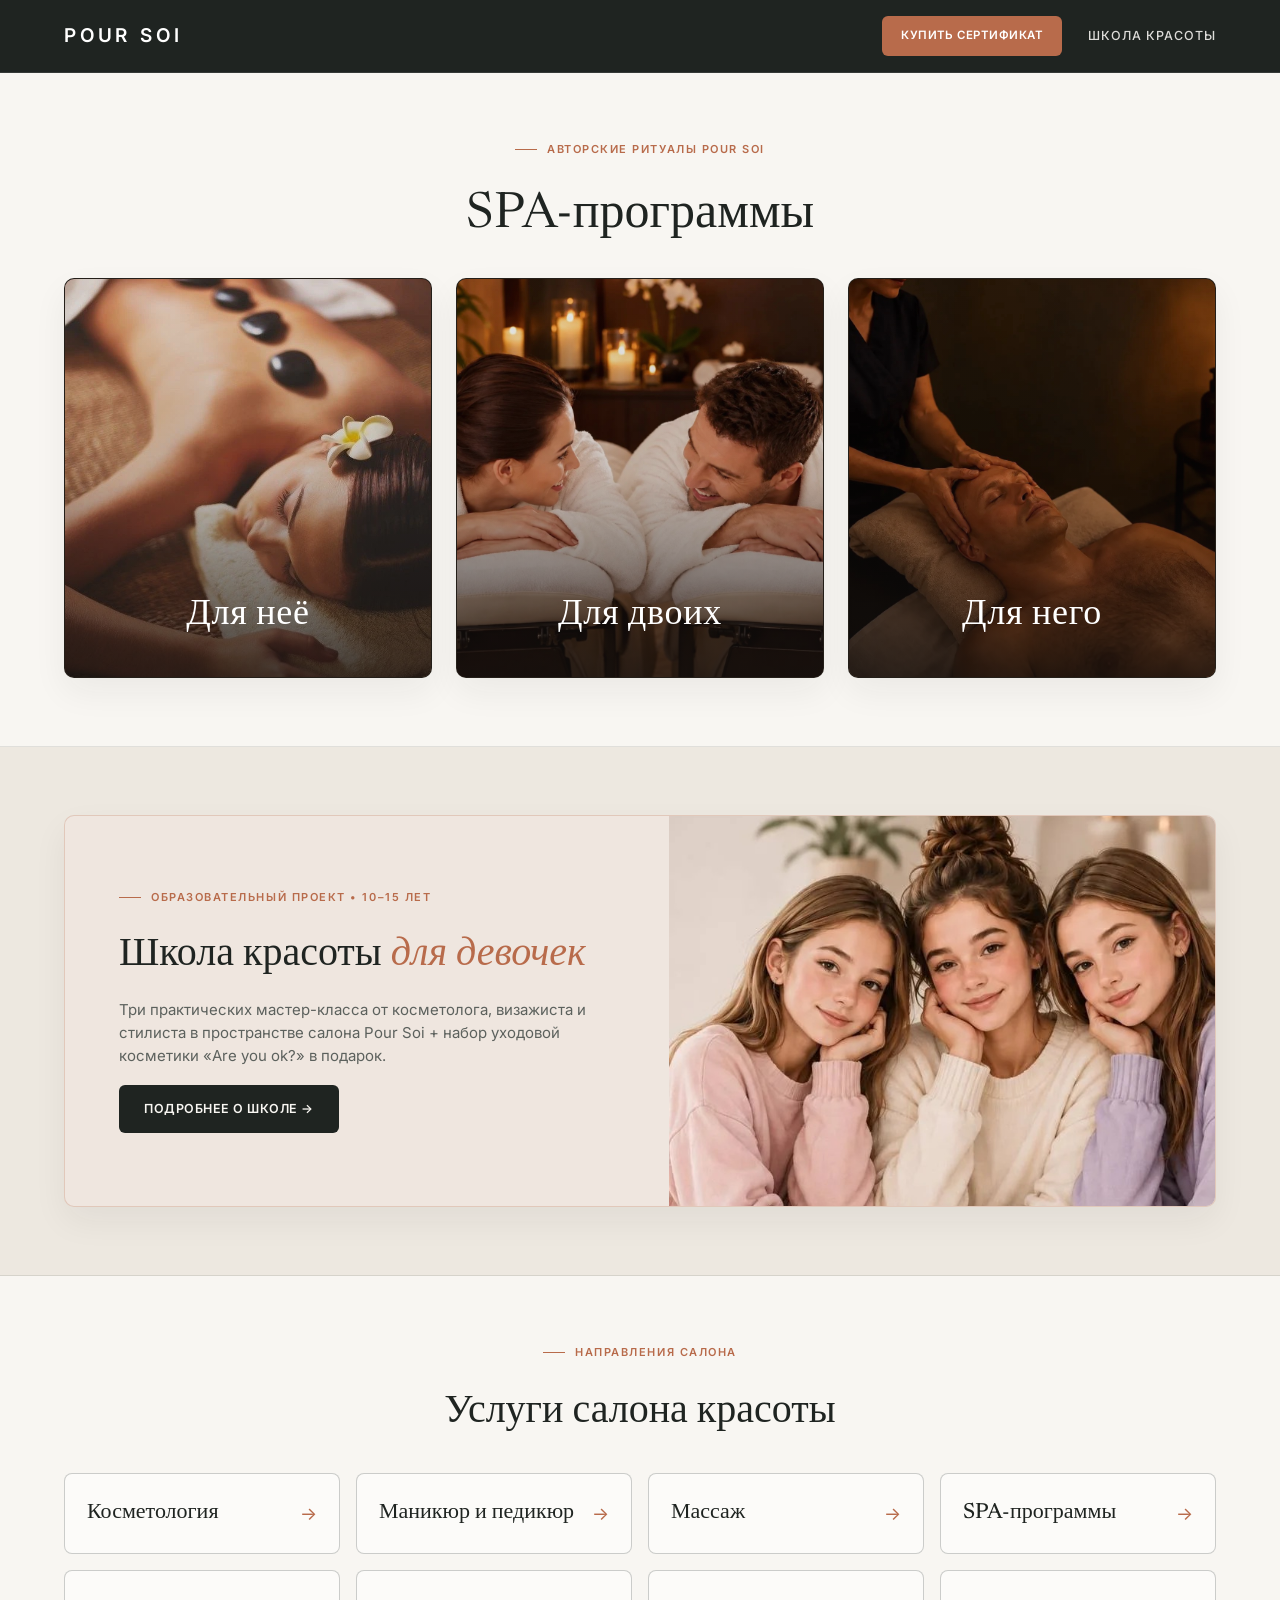
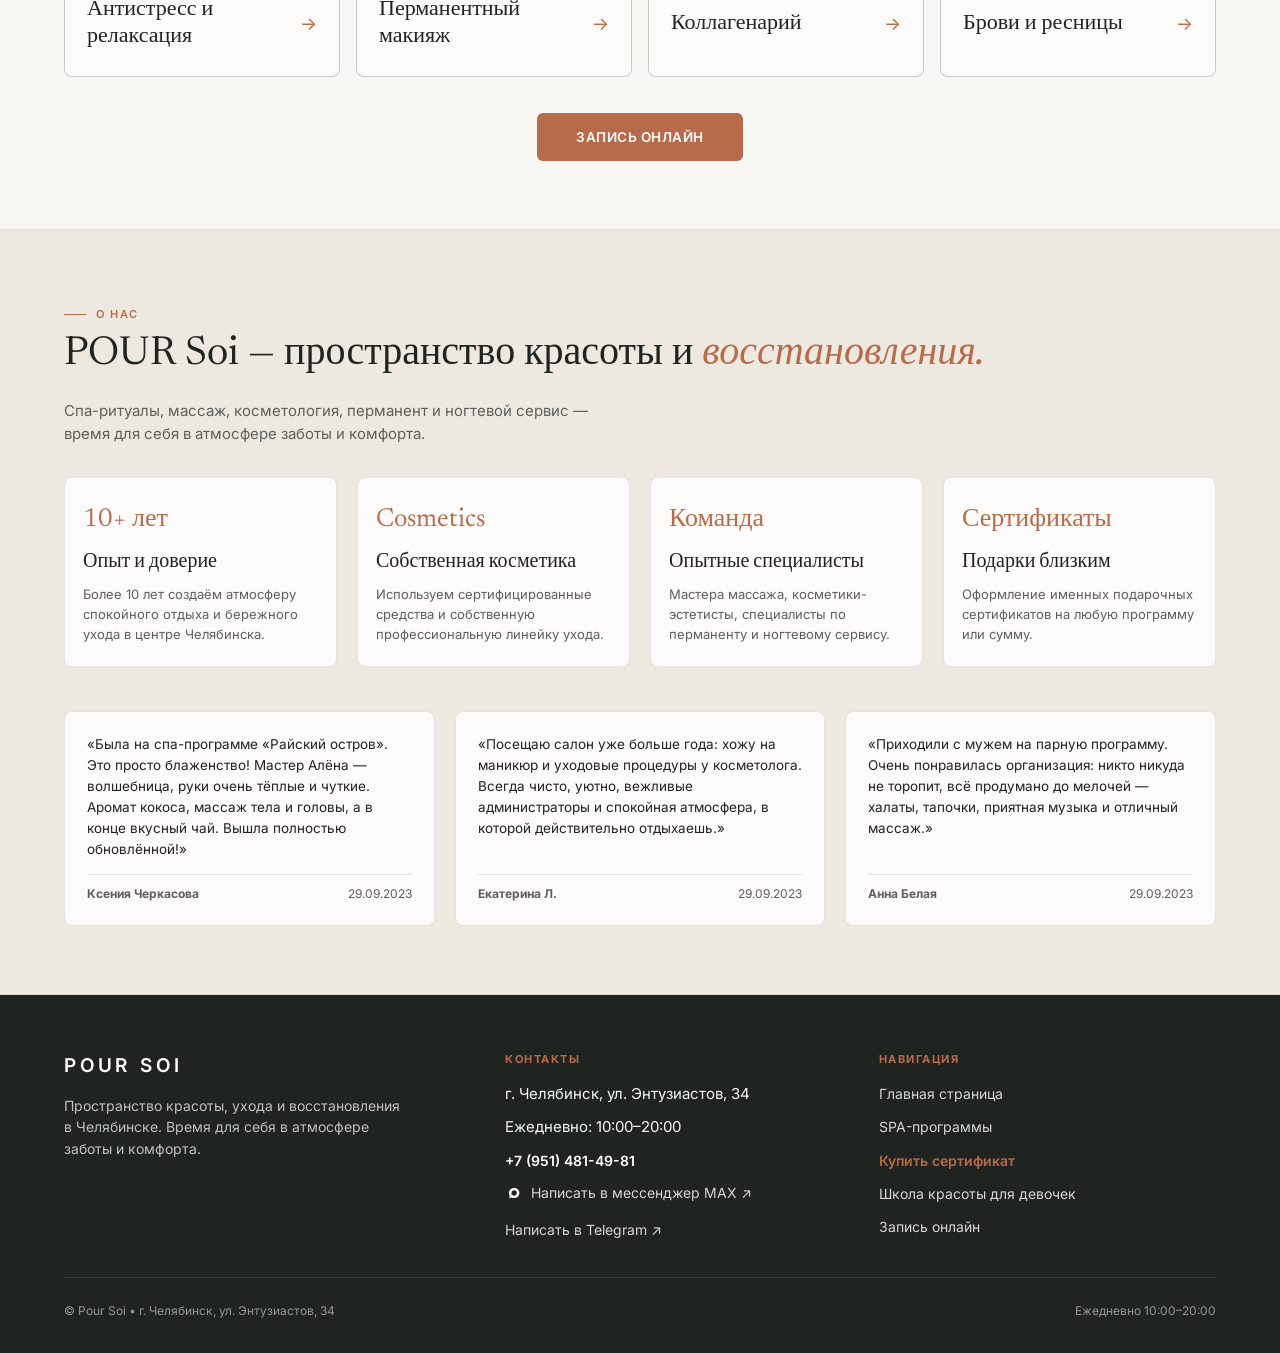
==== commit b5628239: "Add files via upload" ====
--- a/index.html
+++ b/index.html
@@ -53,17 +53,17 @@
 
       <div class="spa-entry-grid">
         <a href="spa.html?cat=for-her" class="spa-entry-card">
-          <img src="for_her/her2.jpg" alt="SPA-программы для неё" onerror="this.style.display='none'">
+          <img src="./her2.jpg" alt="SPA-программы для неё">
           <span class="spa-entry-card__title">Для неё</span>
         </a>
 
         <a href="spa.html?cat=for-two" class="spa-entry-card">
-          <img src="for_two/us2.jpg" alt="SPA-программы для двоих" onerror="this.style.display='none'">
+          <img src="./us2.jpg" alt="SPA-программы для двоих">
           <span class="spa-entry-card__title">Для двоих</span>
         </a>
 
         <a href="spa.html?cat=for-him" class="spa-entry-card">
-          <img src="for_him/him5.jpg" alt="SPA-программы для него" onerror="this.style.display='none'">
+          <img src="./him5.jpg" alt="SPA-программы для него">
           <span class="spa-entry-card__title">Для него</span>
         </a>
       </div>
@@ -85,7 +85,7 @@
           </div>
         </div>
         <div class="school-feature-box__media">
-          <img src="school_poster.jpg" onerror="this.src='for_her/her10.jpg'" alt="Участницы Школы красоты для девочек в Pour Soi">
+          <img src="school_poster.jpg" onerror="this.src='her10.jpg'" alt="Участницы Школы красоты для девочек в Pour Soi">
         </div>
       </div>
     </div>
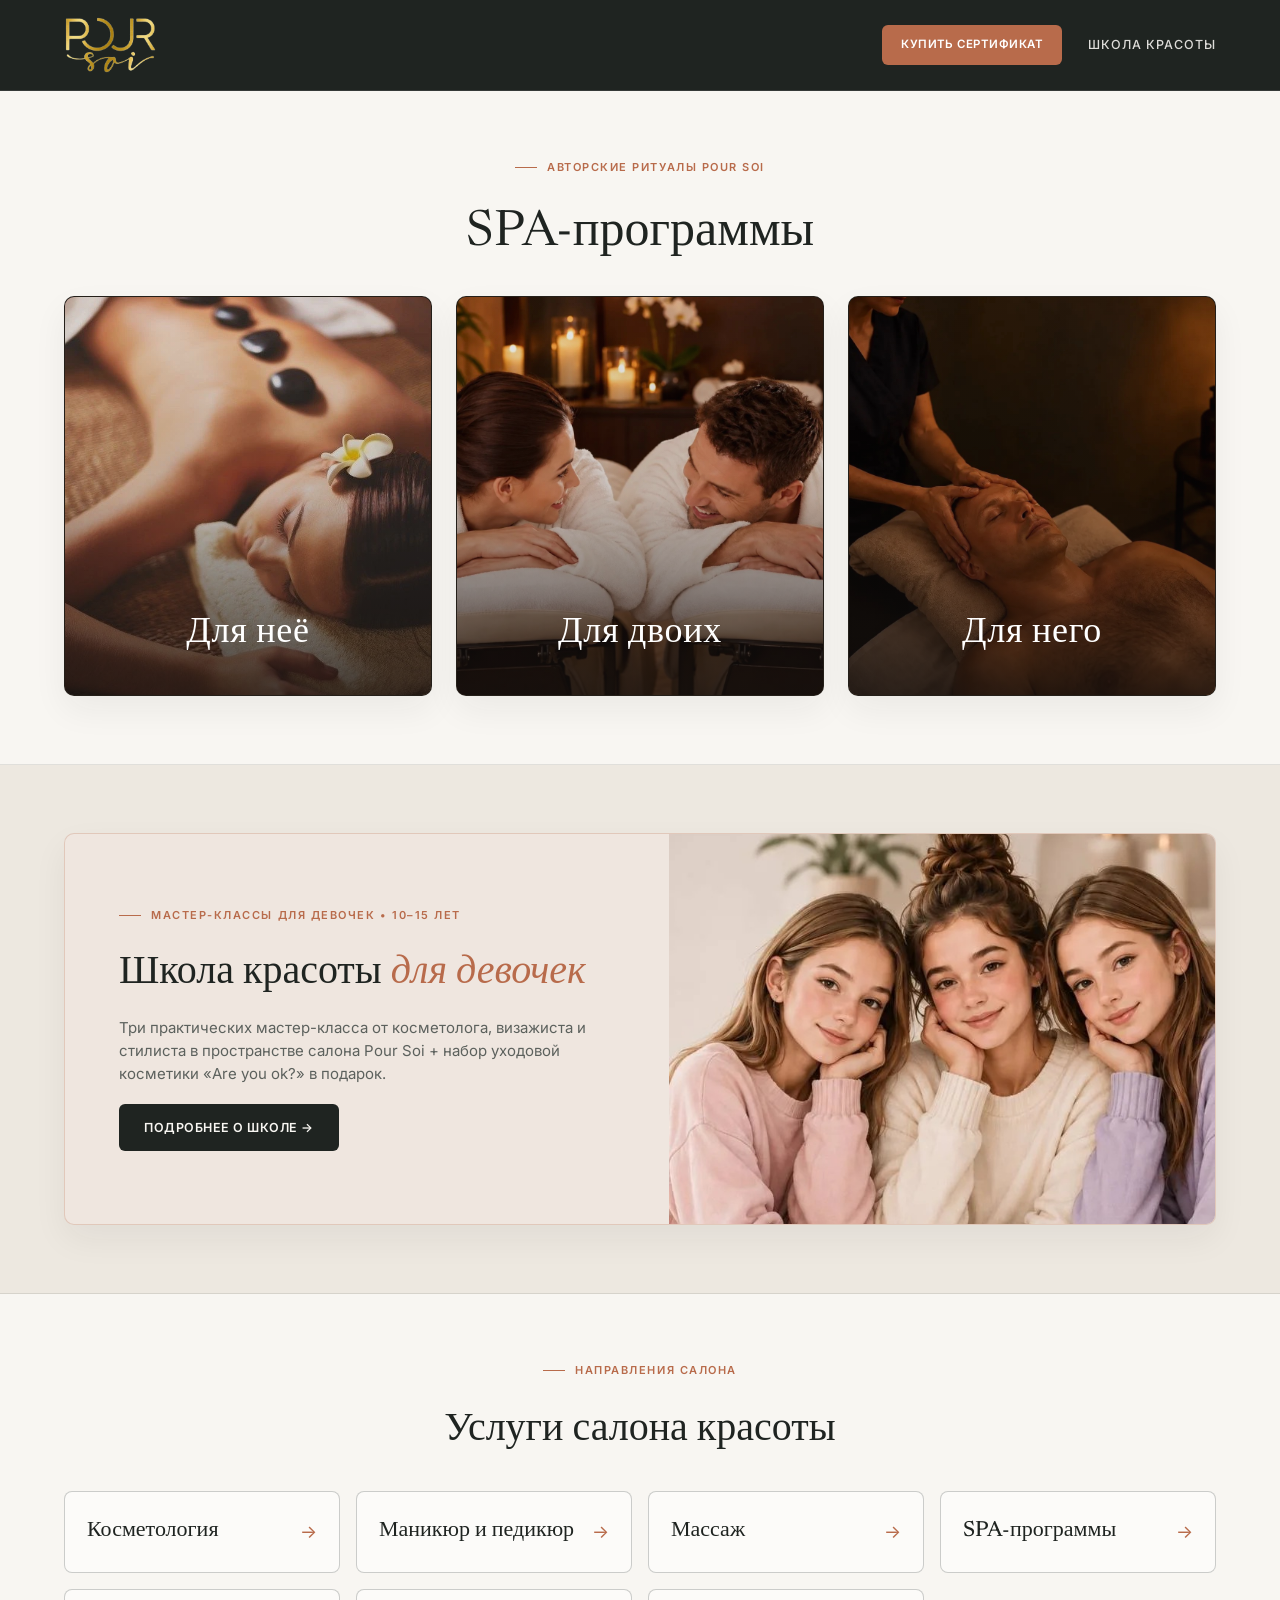
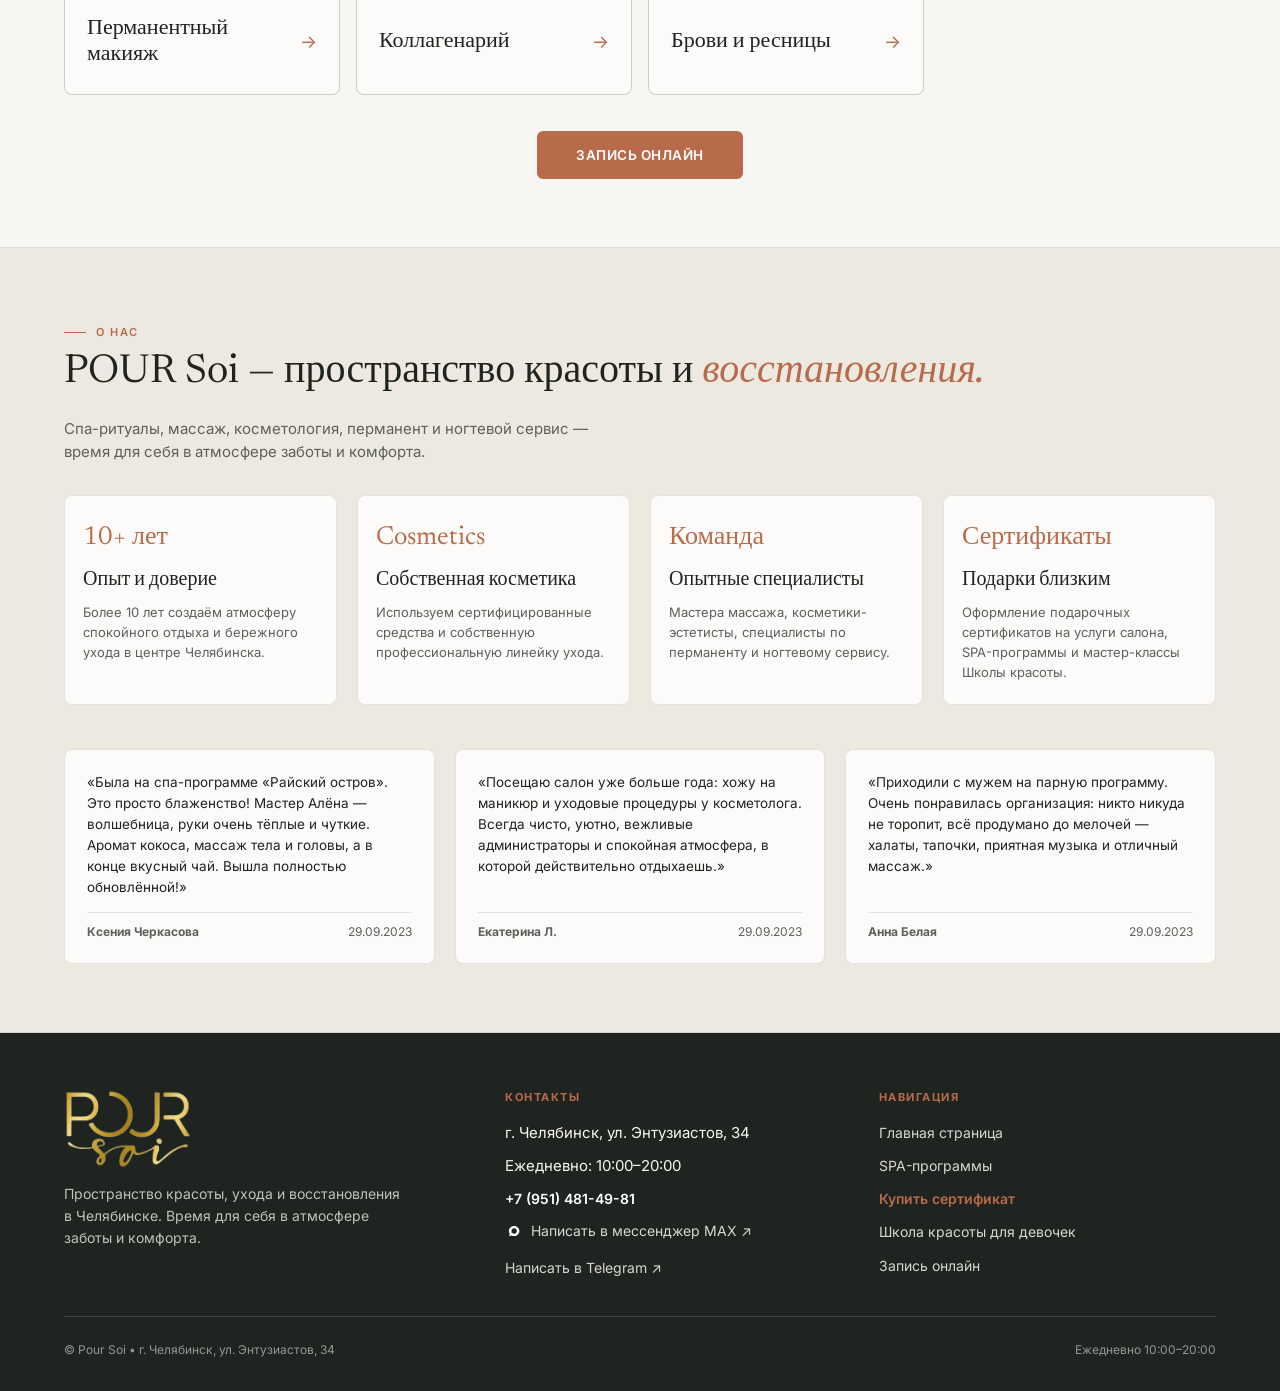
==== commit 6f114d84: "Add files via upload" ====
--- a/index.html
+++ b/index.html
@@ -8,6 +8,7 @@
   <link rel="preconnect" href="https://fonts.gstatic.com" crossorigin>
   <link href="https://fonts.googleapis.com/css2?family=Inter:wght@400;500;600&family=Newsreader:ital,opsz,wght@0,6..72,400;0,6..72,500;1,6..72,400&display=swap" rel="stylesheet">
   <link rel="stylesheet" href="styles.css">
+  <link rel="icon" type="image/png" href="poursoi-logo.png">
 </head>
 <body>
 
@@ -26,11 +27,11 @@
     </defs>
   </svg>
 
-  <!-- 1. ЛАКОНИЧНАЯ ШАПКА НА ТЁМНОМ ФОНЕ (Только текстовое название POUR SOI | Купить сертификат | Школа красоты) -->
+  <!-- Шапка с оригинальным логотипом POUR SOI -->
   <header class="site-header">
     <div class="container site-header__inner">
       <a href="index.html" class="brand">
-        <span class="brand__name">POUR SOI</span>
+        <img src="poursoi-logo.png" class="brand__logo" alt="POUR SOI" width="116" height="68" loading="eager" decoding="async">
       </a>
       <div class="header-actions">
         <a href="certificates.html" class="btn btn--terra" style="padding:10px 18px;font-size:11.5px;">Купить сертификат</a>
@@ -75,7 +76,7 @@
     <div class="container">
       <div class="school-feature-box">
         <div class="school-feature-box__body">
-          <span class="eyebrow">Образовательный проект &bull; 10–15 лет</span>
+          <span class="eyebrow">Мастер-классы для девочек &bull; 10–15 лет</span>
           <h2 class="h2">Школа красоты <em>для девочек</em></h2>
           <p class="sub">
             Три практических мастер-класса от косметолога, визажиста и стилиста в пространстве салона Pour Soi + набор уходовой косметики «Are you ok?» в подарок.
@@ -85,7 +86,7 @@
           </div>
         </div>
         <div class="school-feature-box__media">
-          <img src="school_poster.jpg" onerror="this.src='her10.jpg'" alt="Участницы Школы красоты для девочек в Pour Soi">
+          <img src="school_poster.jpg" alt="Участницы Школы красоты для девочек в Pour Soi">
         </div>
       </div>
     </div>
@@ -120,11 +121,6 @@
           <span class="service-pill-card__arrow">&rarr;</span>
         </a>
 
-        <a href="#services" class="service-pill-card" onclick="event.preventDefault(); openBooking('Направление: Антистресс и релаксация')">
-          <span class="service-pill-card__name">Антистресс и релаксация</span>
-          <span class="service-pill-card__arrow">&rarr;</span>
-        </a>
-
         <a href="#services" class="service-pill-card" onclick="event.preventDefault(); openBooking('Направление: Перманентный макияж')">
           <span class="service-pill-card__name">Перманентный макияж</span>
           <span class="service-pill-card__arrow">&rarr;</span>
@@ -177,7 +173,7 @@
         <div class="why-card">
           <span class="why-card__num">Сертификаты</span>
           <h3>Подарки близким</h3>
-          <p>Оформление именных подарочных сертификатов на любую программу или сумму.</p>
+          <p>Оформление подарочных сертификатов на услуги салона, SPA-программы и мастер-классы Школы красоты.</p>
         </div>
       </div>
 
@@ -208,13 +204,13 @@
   </section>
 
 
-  <!-- 7. ФУТЕР САЙТА (БЕЗ ВЫМЫШЛЕННОЙ ЭМБЛЕМЫ p.) -->
+  <!-- Подвал с оригинальным логотипом POUR SOI -->
   <footer class="site-footer" id="contacts">
     <div class="container">
       <div class="footer-grid">
         <div class="footer-col">
           <div class="brand" style="color:#fff;margin-bottom:14px;">
-            <span class="brand__name">POUR SOI</span>
+            <img src="poursoi-logo.png" class="brand__logo brand__logo--footer" alt="POUR SOI" width="145" height="85" loading="lazy" decoding="async">
           </div>
           <p style="font-size:14px;color:rgba(248,246,242,0.75);max-width:340px;">
             Пространство красоты, ухода и восстановления в Челябинске. Время для себя в атмосфере заботы и комфорта.
--- a/styles.css
+++ b/styles.css
@@ -217,9 +217,6 @@
       overflow: hidden; display: flex; align-items: center; justify-content: center;
     }
     .spa-card__media img { position: absolute; inset: 0; width: 100%; height: 100%; object-fit: cover; display: block; z-index: 2; }
-    .spa-card__placeholder { position: relative; z-index: 1; text-align: center; padding: 16px 20px; color: rgba(248, 246, 242, 0.78); }
-    .spa-card__placeholder-brand { font-family: var(--sans); font-size: 11px; font-weight: 600; letter-spacing: 0.18em; text-transform: uppercase; color: var(--accent-terra); display: block; margin-bottom: 6px; }
-    .spa-card__placeholder-title { font-family: var(--serif); font-size: 16px; display: block; }
     .spa-card__badges { position: absolute; top: 12px; left: 12px; right: 12px; display: flex; justify-content: space-between; gap: 8px; z-index: 3; }
     .badge { padding: 4px 10px; border-radius: 4px; font-size: 11px; font-weight: 600; letter-spacing: 0.05em; text-transform: uppercase; }
     .badge--light { background: rgba(252, 251, 249, 0.93); color: var(--text-slate); }
@@ -333,19 +330,17 @@
   .hero__actions .btn, .online-cta-bar .btn { width: 100%; }
 }
 
-/* Аккуратная заглушка для отсутствующих отдельных фотографий сертификатов */
-.cert-photo-frame::after {
-  content: "Фотография сертификата";
-  position: absolute;
-  inset: 0;
-  display: grid;
-  place-items: center;
-  padding: 18px;
-  color: rgba(248, 246, 242, 0.62);
-  font-size: 11px;
-  font-weight: 600;
-  letter-spacing: 0.14em;
-  text-transform: uppercase;
-  text-align: center;
-  pointer-events: none;
+/* Direct image elements on certificate cards, independent of JavaScript. */
+#certPanePrograms .spa-card__media > .spa-card__image {position:absolute;inset:0;width:100%;height:100%;object-fit:cover;display:block;z-index:2;}
+#certPanePrograms .spa-card__badges {z-index:3;}
+
+
+/* Оригинальный логотип салона: обработанная прозрачная версия предоставленного изображения. */
+.brand__logo { display: block; height: 58px; width: auto; max-width: 120px; object-fit: contain; }
+.brand__logo--footer { height: 80px; max-width: 166px; }
+.site-footer .brand { width: fit-content; }
+.cert-usage-intro { margin: 0 0 24px; font-size: 14px; line-height: 1.65; color: var(--text-muted); max-width: 850px; }
+@media (max-width: 640px) {
+  .brand__logo { height: 46px; max-width: 95px; }
+  .brand__logo--footer { height: 72px; max-width: 150px; }
 }
